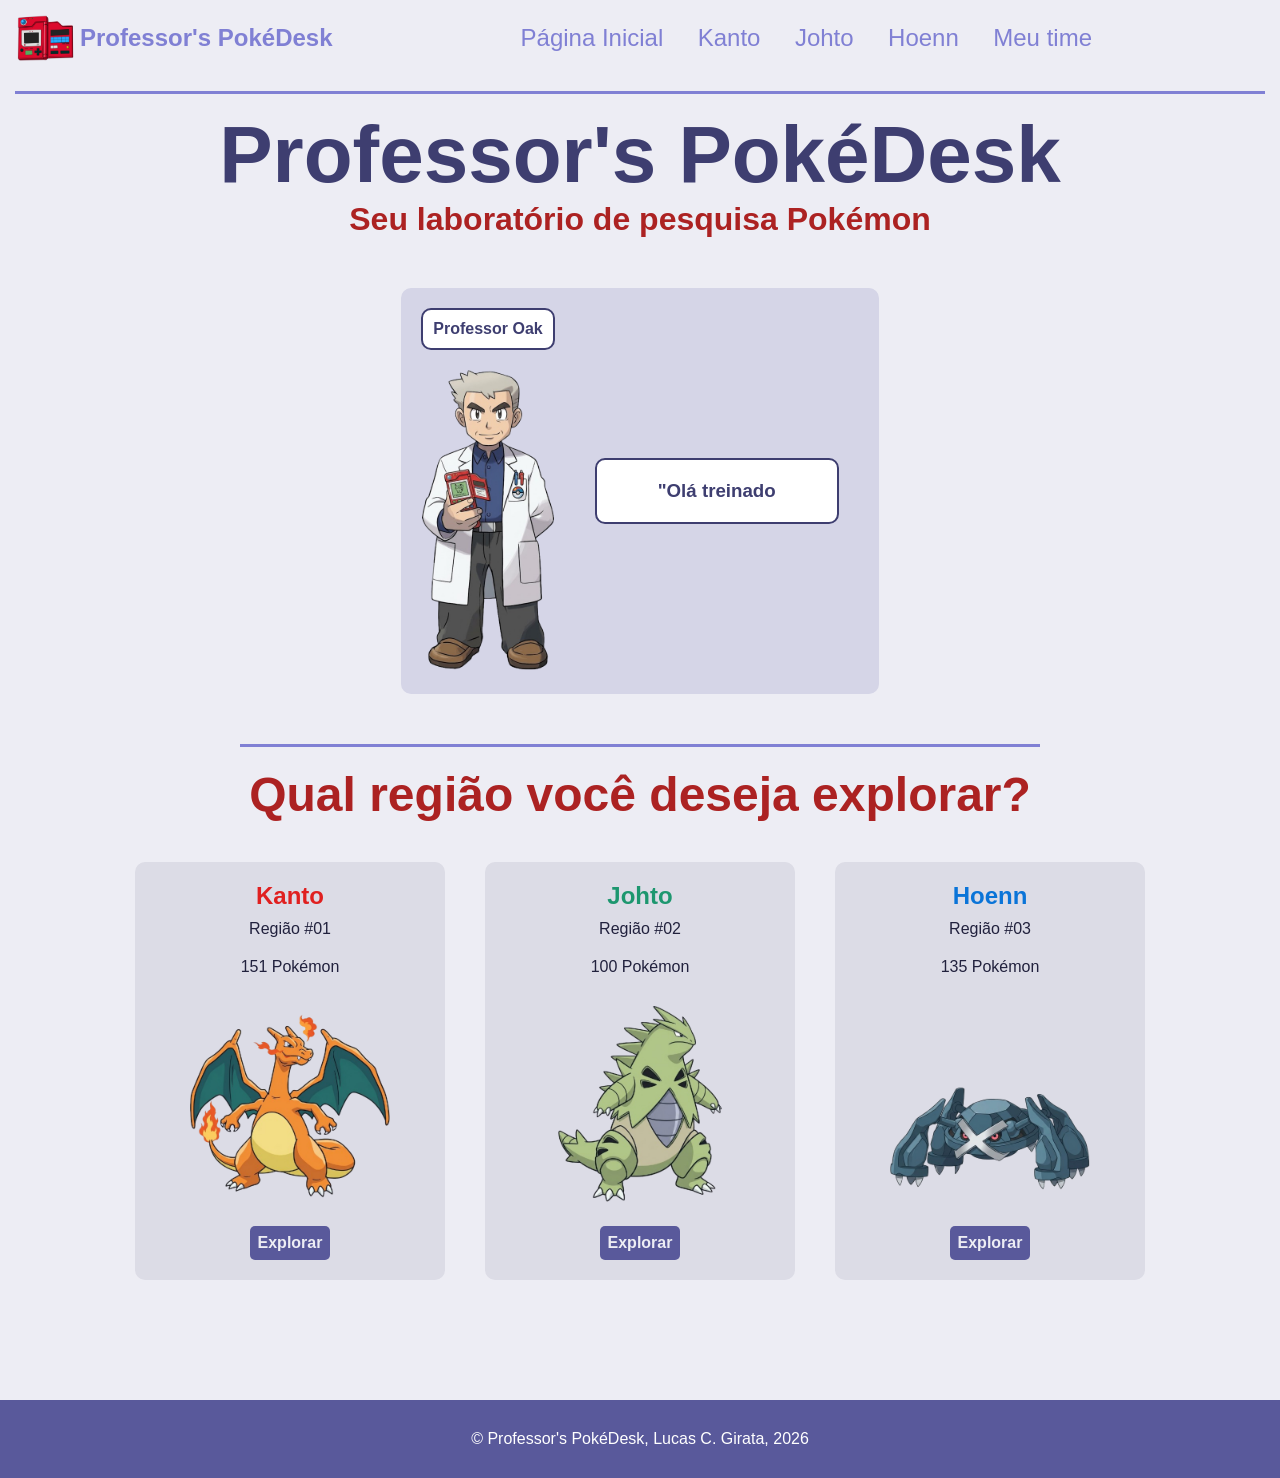
==== pages/index.html @ 42bc526c "add index and johto pages" ====
<!doctype html>
<html lang="pt-br">
  <head>
    <meta charset="UTF-8" />
    <meta name="viewport" content="width=device-width, initial-scale=1.0" />
    <title>Professor's PokéDesk</title>
    <link rel="stylesheet" href="index.css" />
    <link rel="icon" type="image/x-icon" href="../imgs/pokedex.webp" />
    <script src="index.js" defer></script>
  </head>
  <body>
    <header>
      <a href="index.html" id="logo">
        <img src="../imgs/pokedex.webp" alt="logo_pokedex" />
        <h2>Professor's PokéDesk</h2>
      </a>
      <nav>
        <a href="index.html">Página Inicial</a>
        <a href="kanto.html">Kanto</a>
        <a href="johto.html">Johto</a>
        <a href="hoenn.html">Hoenn</a>
        <a href="time.html">Meu time</a>
      </nav>
    </header>

    <hr />

    <main>
      <section class="section1">
        <h1>Professor's PokéDesk</h1>
        <h2>Seu laboratório de pesquisa Pokémon</h2>
        <div id="speak">
          <div>
            <h4>Professor Oak</h4>
            <img src="../imgs/index/professor.png" alt="Professor" />
          </div>
          <h3 id="speech"></h3>
        </div>
      </section>

      <hr />

      <section class="section2">
        <h1>Qual região você deseja explorar?</h1>
        <div class="region-cards">
          <div class="card">
            <span id="kanto">
              <h3>Kanto</h3>
            </span>
            <p>Região #01</p>
            <p>151 Pokémon</p>
            <img src="../imgs/index/charizard.png" alt="Charizard" />
            <a href="kanto.html">Explorar</a>
          </div>

          <div class="card">
            <span id="johto">
              <h3>Johto</h3>
            </span>
            <p>Região #02</p>
            <p>100 Pokémon</p>
            <img src="../imgs/index/tyranitar.png" alt="Tyranitar" />
            <a href="johto.html">Explorar</a>
          </div>

          <div class="card">
            <span id="hoenn">
              <h3>Hoenn</h3>
            </span>
            <p>Região #03</p>
            <p>135 Pokémon</p>
            <img src="../imgs/index/metagross.png" alt="Metagross" />
            <a href="hoenn.html">Explorar</a>
          </div>
        </div>
      </section>
    </main>

    <footer>© Professor's PokéDesk, Lucas C. Girata, 2026</footer>
  </body>
</html>
---- pages/index.css ----
@import url("https://fonts.cdnfonts.com/css/pokemon-solid-2");

* {
  font-family: Arial, Helvetica, sans-serif;
  margin: 0;
  padding: 0;
}

body {
  background-color: rgb(237, 237, 244);
}

header {
  display: flex;
  align-items: center;
}

header a {
  text-decoration: none;
  color: rgb(128, 128, 212);
}

header #logo {
  display: flex;
  align-items: center;
  justify-content: center;
}

header #logo img {
  width: 60px;
  height: auto;
  margin: 15px;
  margin-right: 5px;
}

header #logo h2 {
  font-family: "Pokemon Solid", sans-serif;
  font-size: x-large;
}

header nav {
  margin: 0 auto;
  align-items: center;
  justify-content: center;
}

header nav a {
  font-family: "Pokemon Solid", sans-serif;
  font-size: x-large;
  margin: 15px;
}

hr {
  margin: 15px;
  height: 3px;
  border: none;
  background-color: rgb(128, 128, 212);
}

main hr {
  margin: 0 auto;
  width: 800px;
}

.section1,
.section2 {
  text-align: center;
}

.section1 h3 {
  margin: 30px;
}

.section1 {
  display: flex;
  flex-direction: column;
  align-items: center;
  justify-content: center;
  margin: 0 auto;
  width: 1000px;
}

.section1 h1 {
  font-family: "Pokemon Solid", sans-serif;
  font-size: 5em;
  color: rgb(62, 62, 112);
}

.section1 h2 {
  font-weight: bolder;
  font-size: 2em;
  color: rgb(172, 34, 34);
}

.section1 h3 {
  background-color: white;
  color: rgb(62, 62, 112);
  width: 200px;
  padding: 20px;
  border-radius: 10px;
  border: 2px solid rgb(62, 62, 112);
  transition: 0.3s;
}

.section1 h3:hover {
  scale: 1.07;
}

.section1 h4 {
  background-color: white;
  color: rgb(62, 62, 112);
  margin: 10px;
  padding: 10px;
  border-radius: 10px;
  border: 2px solid rgb(62, 62, 112);
  transition: 0.3s;
}

.section1 h4:hover {
  scale: 1.07;
}

.section1 img {
  margin: 10px;
  height: 300px;
  width: auto;
  transition: 0.3s;
}

.section1 img:hover {
  scale: 1.07;
}

#speak {
  background-color: rgb(213, 213, 231);
  display: flex;
  align-items: center;
  justify-content: center;
  padding: 10px;
  margin: 50px;
  transition: 0.3s;
  border-radius: 10px;
}

#speak:hover {
  scale: 1.03;
  img {
    content: url("../imgs/index/professor2.png");
  }
}

.section2 {
  margin: 0 auto;
  align-items: center;
  justify-content: center;
}

.section2 h1 {
  font-family: "Pokemon Solid", sans-serif;
  font-size: 3em;
  color: rgb(172, 34, 34);
  margin: 20px;
}

.region-cards {
  display: flex;
  margin: 0 auto;
  align-items: center;
  justify-content: center;
}

.card {
  display: flex;
  flex-direction: column;
  align-items: center;
  justify-content: center;
  background-color: rgb(220, 220, 230);
  color: rgb(33, 33, 61);
  border-radius: 10px;
  padding: 20px;
  margin: 20px;
  width: 270px;
  transition: 0.2s;
}

.card:hover {
  scale: 1.1;
}

.card h3 {
  font-family: "Pokemon Solid", sans-serif;
  font-size: 1.5em;
}

.card p {
  margin: 10px;
}

#kanto {
  color: rgb(224, 32, 32);
}

#johto {
  color: rgb(29, 151, 111);
}

#hoenn {
  color: rgb(10, 116, 216);
}

.card img {
  margin: 20px;
  width: 200px;
  height: auto;
  border-radius: 10px;
}

.card a {
  color: rgb(237, 237, 244);
  background-color: rgb(89, 89, 155);
  padding: 8px;
  border-radius: 5px;
  text-decoration: none;
  font-weight: bold;
}

footer {
  text-align: center;
  padding: 30px;
  margin-top: 100px;
  color: white;
  background-color: rgb(89, 89, 155);
}
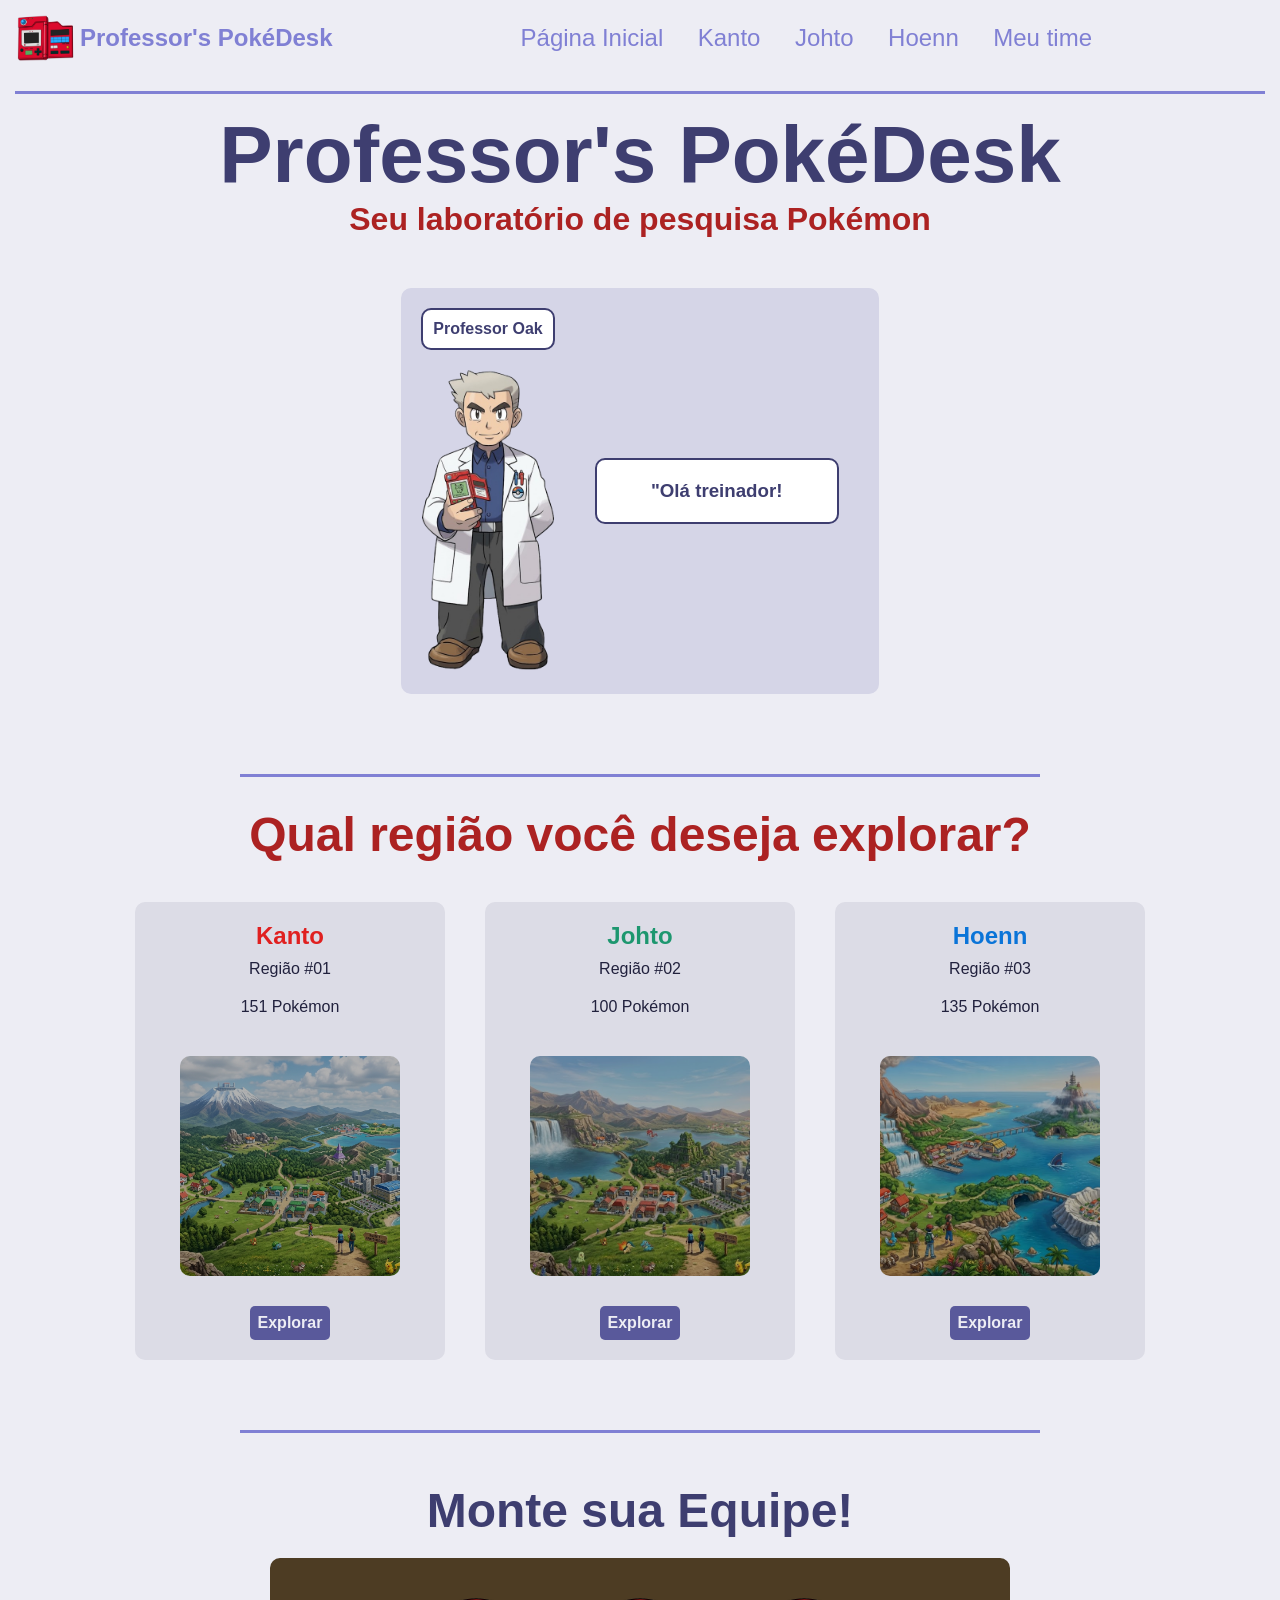
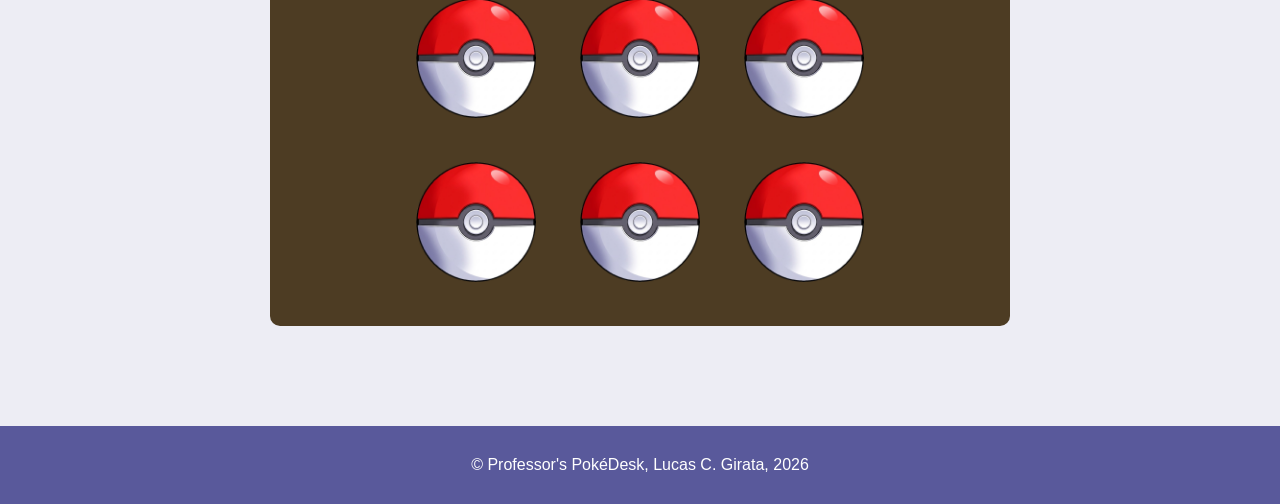
==== commit 47d70c14: "edit json, add index section" ====
--- a/pages/index.html
+++ b/pages/index.html
@@ -49,7 +49,7 @@
             </span>
             <p>Região #01</p>
             <p>151 Pokémon</p>
-            <img src="../imgs/index/charizard.png" alt="Charizard" />
+            <img src="../imgs/kanto/kanto.jpeg" alt="Kanto" />
             <a href="kanto.html">Explorar</a>
           </div>
 
@@ -59,7 +59,7 @@
             </span>
             <p>Região #02</p>
             <p>100 Pokémon</p>
-            <img src="../imgs/index/tyranitar.png" alt="Tyranitar" />
+            <img src="../imgs/johto/johto.jpg" alt="Johto" />
             <a href="johto.html">Explorar</a>
           </div>
 
@@ -69,8 +69,91 @@
             </span>
             <p>Região #03</p>
             <p>135 Pokémon</p>
-            <img src="../imgs/index/metagross.png" alt="Metagross" />
+            <img src="../imgs/hoenn/hoenn.jpg" alt="Hoenn" />
             <a href="hoenn.html">Explorar</a>
+          </div>
+        </div>
+        <hr />
+      </section>
+
+      <section class="section3">
+        <h1>Monte sua Equipe!</h1>
+        <div class="desk">
+          <div>
+            <div class="img-wrapper">
+              <img
+                src="../imgs/index/pokeball.png"
+                class="img-normal"
+                alt="pokebola"
+              />
+              <img
+                src="../imgs/index/open-pokeball.png"
+                class="img-hover"
+                alt="pokebola aberta"
+              />
+            </div>
+            <div class="img-wrapper">
+              <img
+                src="../imgs/index/pokeball.png"
+                class="img-normal"
+                alt="pokebola"
+              />
+              <img
+                src="../imgs/index/open-pokeball.png"
+                class="img-hover"
+                alt="pokebola aberta"
+              />
+            </div>
+            <div class="img-wrapper">
+              <img
+                src="../imgs/index/pokeball.png"
+                class="img-normal"
+                alt="pokebola"
+              />
+              <img
+                src="../imgs/index/open-pokeball.png"
+                class="img-hover"
+                alt="pokebola aberta"
+              />
+            </div>
+          </div>
+          <div>
+            <div class="img-wrapper">
+              <img
+                src="../imgs/index/pokeball.png"
+                class="img-normal"
+                alt="pokebola"
+              />
+              <img
+                src="../imgs/index/open-pokeball.png"
+                class="img-hover"
+                alt="pokebola aberta"
+              />
+            </div>
+            <div class="img-wrapper">
+              <img
+                src="../imgs/index/pokeball.png"
+                class="img-normal"
+                alt="pokebola"
+              />
+              <img
+                src="../imgs/index/open-pokeball.png"
+                class="img-hover"
+                alt="pokebola aberta"
+              />
+            </div>
+            <div class="img-wrapper">
+              <img
+                src="../imgs/index/pokeball.png"
+                class="img-normal"
+                alt="pokebola"
+              />
+              <img
+                src="../imgs/index/open-pokeball.png"
+                class="img-hover"
+                alt="pokebola aberta"
+              />
+            </div>
           </div>
         </div>
       </section>
--- a/pages/index.css
+++ b/pages/index.css
@@ -58,7 +58,7 @@
 }
 
 main hr {
-  margin: 0 auto;
+  margin: 30px auto;
   width: 800px;
 }
 
@@ -150,7 +150,7 @@
 }
 
 .section2 {
-  margin: 0 auto;
+  margin: 30px auto;
   align-items: center;
   justify-content: center;
 }
@@ -209,9 +209,12 @@
 }
 
 .card img {
-  margin: 20px;
-  width: 200px;
-  height: auto;
+  margin: 30px;
+  width: 220px;
+  aspect-ratio: 1 / 1;
+  filter: brightness(0.7);
+  object-fit: cover;
+  display: block;
   border-radius: 10px;
 }
 
@@ -224,6 +227,69 @@
   font-weight: bold;
 }
 
+.section2 hr {
+  margin: 50px auto;
+}
+
+.section3 {
+  margin: 0 auto;
+  text-align: center;
+  align-items: center;
+}
+
+.section3 h1 {
+  font-family: "Pokemon Solid", sans-serif;
+  font-size: 3em;
+  color: rgb(62, 62, 112);
+  margin: 20px;
+}
+
+.section3 img {
+  margin: 20px;
+  width: 120px;
+  height: auto;
+  transition: 0.2s;
+}
+
+.img-wrapper {
+  position: relative;
+  display: inline-block;
+}
+
+.img-wrapper img {
+  transition:
+    opacity 0.3s ease,
+    scale 0.3s ease;
+}
+
+.img-hover {
+  position: absolute;
+  top: 0;
+  left: 0;
+  opacity: 0;
+}
+
+.img-wrapper:hover img {
+  scale: 1.15;
+  cursor: pointer;
+}
+
+.img-wrapper:hover .img-normal {
+  opacity: 0;
+}
+
+.img-wrapper:hover .img-hover {
+  opacity: 1;
+}
+
+.desk {
+  width: 700px;
+  margin: 0 auto;
+  padding: 20px;
+  border-radius: 10px;
+  background-color: rgb(77, 60, 35);
+}
+
 footer {
   text-align: center;
   padding: 30px;
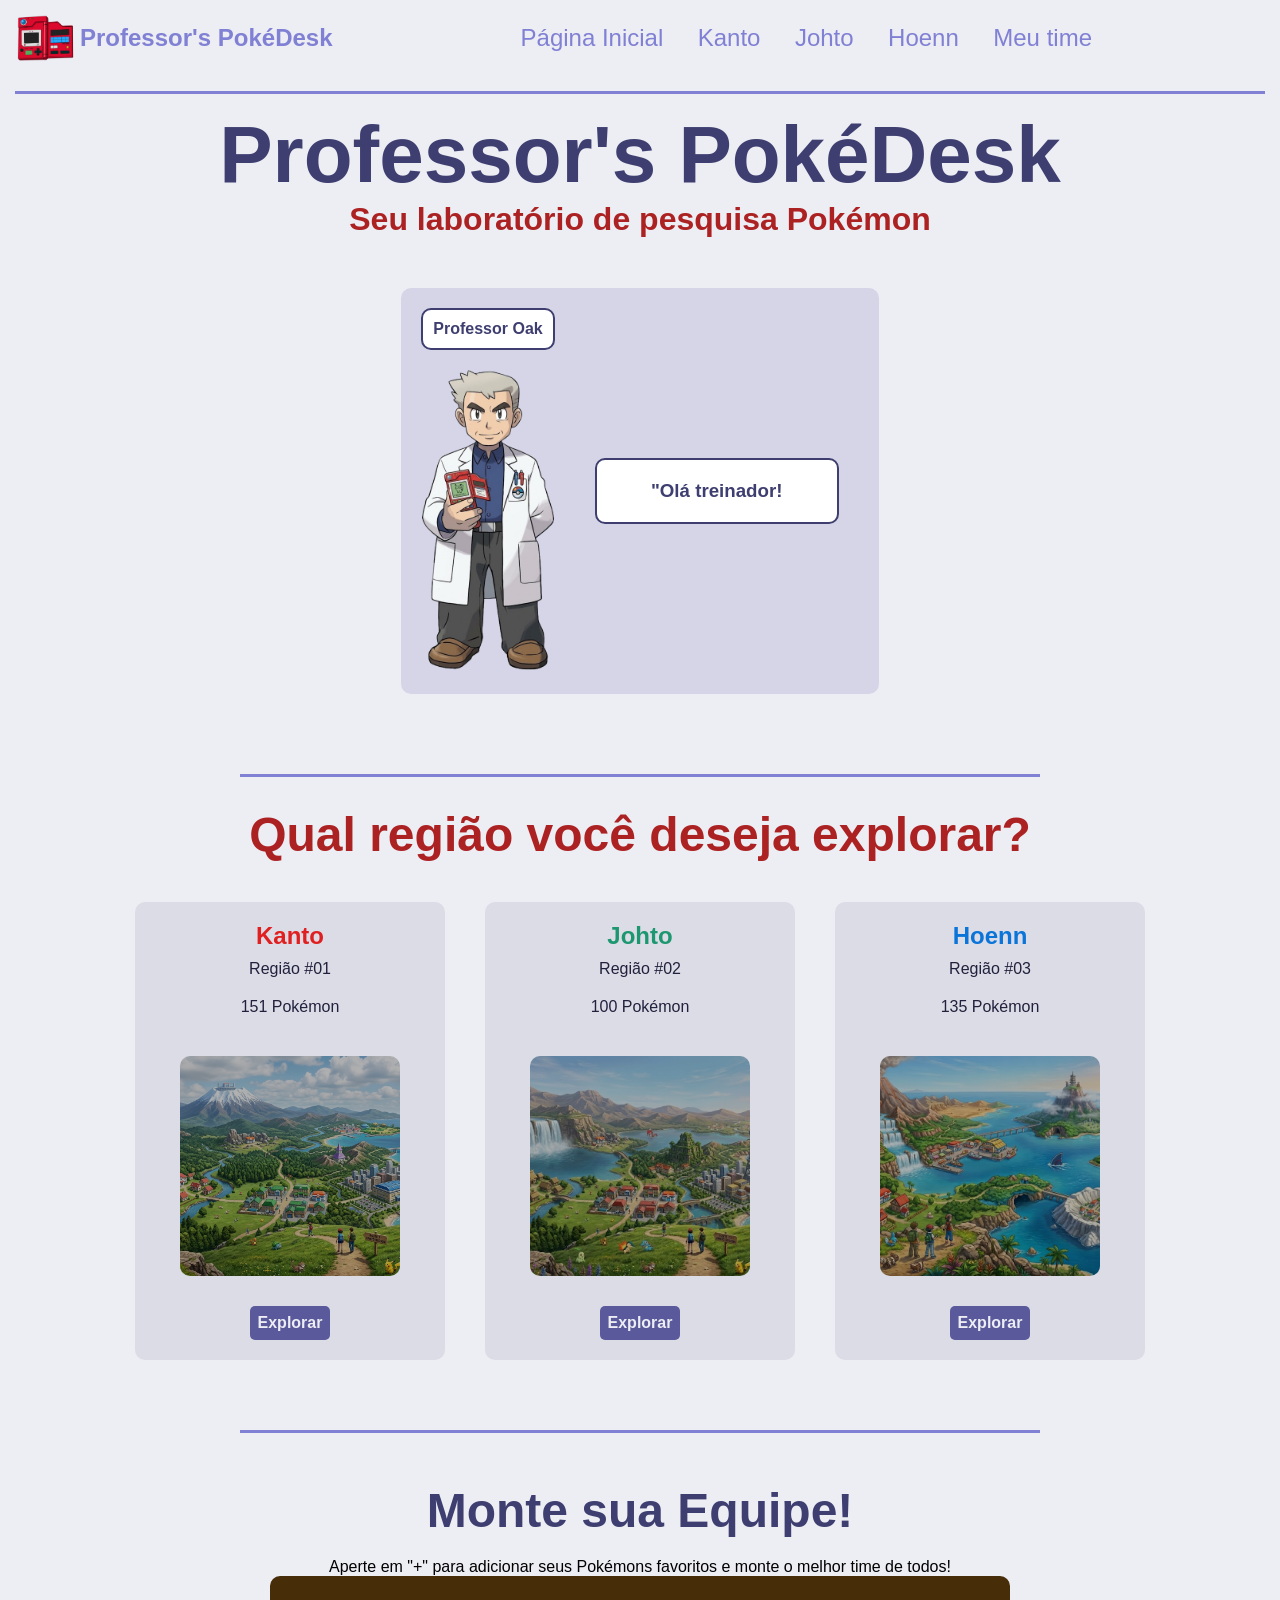
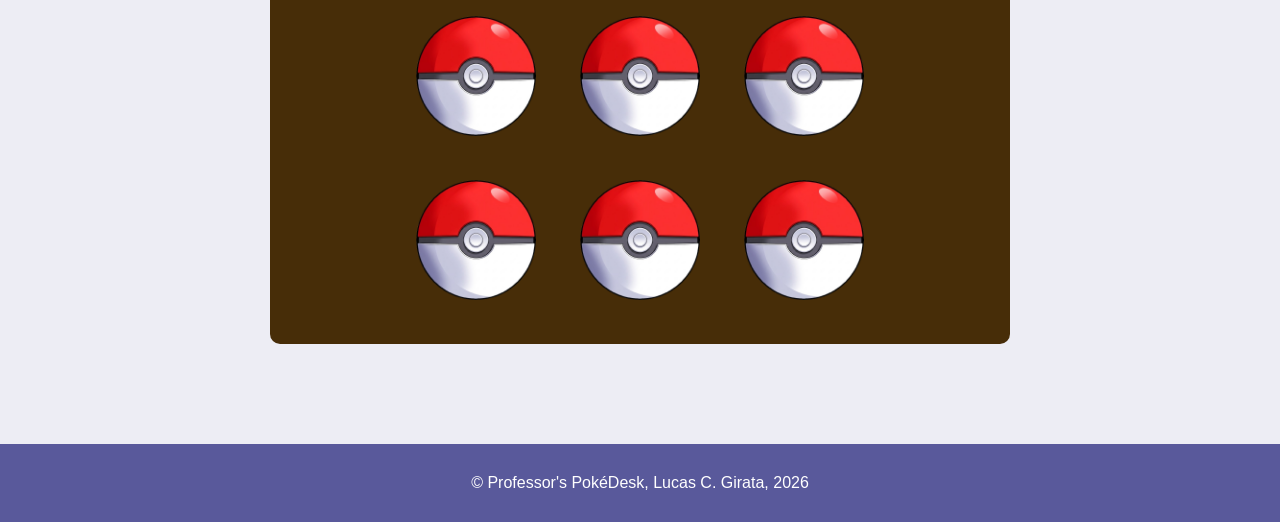
==== commit 80138fd2: "add link buttons on desk class" ====
--- a/pages/index.html
+++ b/pages/index.html
@@ -78,6 +78,10 @@
 
       <section class="section3">
         <h1>Monte sua Equipe!</h1>
+        <p>
+          Aperte em "+" para adicionar seus Pokémons favoritos e monte o melhor
+          time de todos!
+        </p>
         <div class="desk">
           <div>
             <div class="img-wrapper">
@@ -91,6 +95,7 @@
                 class="img-hover"
                 alt="pokebola aberta"
               />
+              <a href="meutime.html" class="input-overlay">+</a>
             </div>
             <div class="img-wrapper">
               <img
@@ -103,6 +108,7 @@
                 class="img-hover"
                 alt="pokebola aberta"
               />
+              <a href="meutime.html" class="input-overlay">+</a>
             </div>
             <div class="img-wrapper">
               <img
@@ -115,6 +121,7 @@
                 class="img-hover"
                 alt="pokebola aberta"
               />
+              <a href="meutime.html" class="input-overlay">+</a>
             </div>
           </div>
           <div>
@@ -129,6 +136,7 @@
                 class="img-hover"
                 alt="pokebola aberta"
               />
+              <a href="meutime.html" class="input-overlay">+</a>
             </div>
             <div class="img-wrapper">
               <img
@@ -141,6 +149,7 @@
                 class="img-hover"
                 alt="pokebola aberta"
               />
+              <a href="meutime.html" class="input-overlay">+</a>
             </div>
             <div class="img-wrapper">
               <img
@@ -153,6 +162,7 @@
                 class="img-hover"
                 alt="pokebola aberta"
               />
+              <a href="meutime.html" class="input-overlay">+</a>
             </div>
           </div>
         </div>
--- a/pages/index.css
+++ b/pages/index.css
@@ -257,6 +257,7 @@
 }
 
 .img-wrapper img {
+  display: block;
   transition:
     opacity 0.3s ease,
     scale 0.3s ease;
@@ -282,12 +283,38 @@
   opacity: 1;
 }
 
+.input-overlay {
+  text-decoration: none;
+  color: black;
+  background-color: rgb(128, 128, 212);
+  border: none;
+  border-radius: 3px;
+  position: absolute;
+  top: 50%;
+  left: 50%;
+  transform: translate(-50%, -50%);
+  z-index: 2;
+  visibility: hidden;
+  transition: 0.1s ease;
+  padding: 3px 8px;
+  cursor: pointer;
+}
+
+.input-overlay:hover {
+  background-color: rgb(88, 88, 155);
+}
+
+.img-wrapper:hover .input-overlay {
+  opacity: 1;
+  visibility: visible;
+}
+
 .desk {
   width: 700px;
   margin: 0 auto;
   padding: 20px;
   border-radius: 10px;
-  background-color: rgb(77, 60, 35);
+  background-color: rgb(71, 45, 8);
 }
 
 footer {
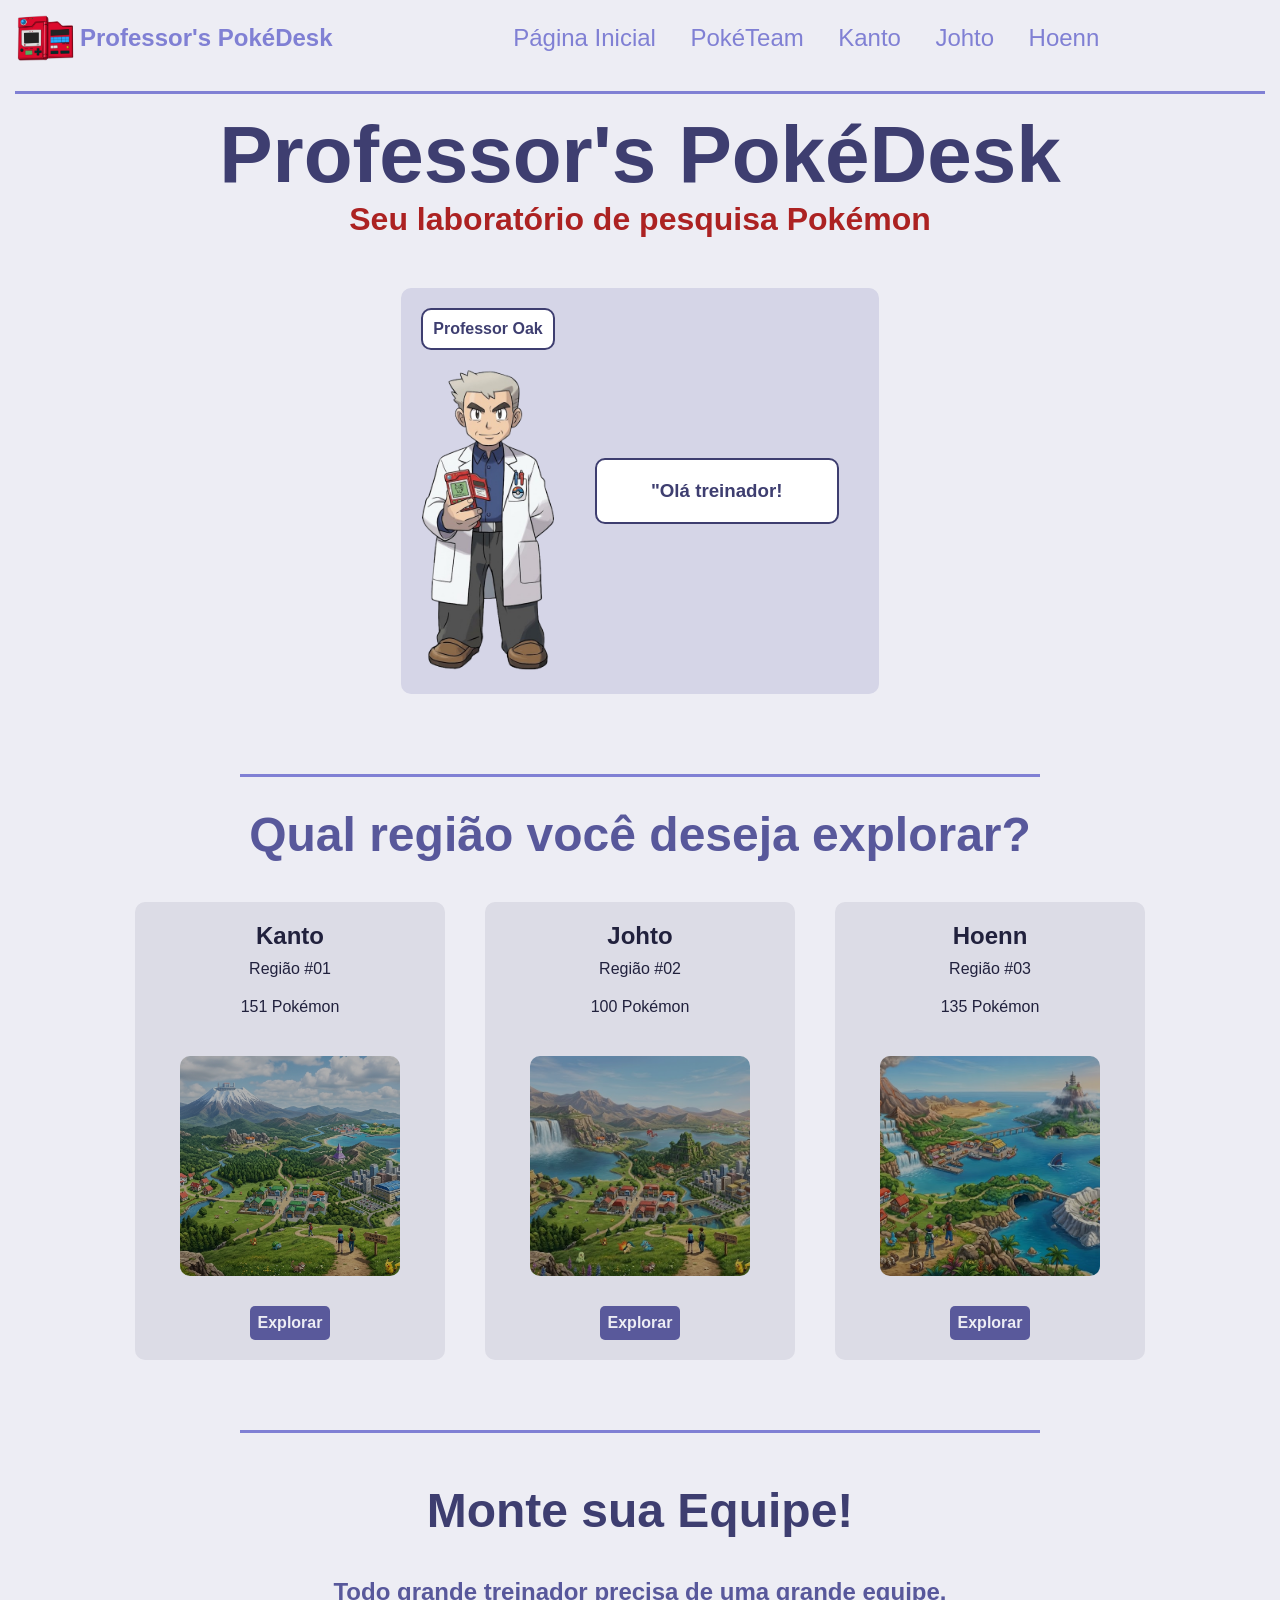
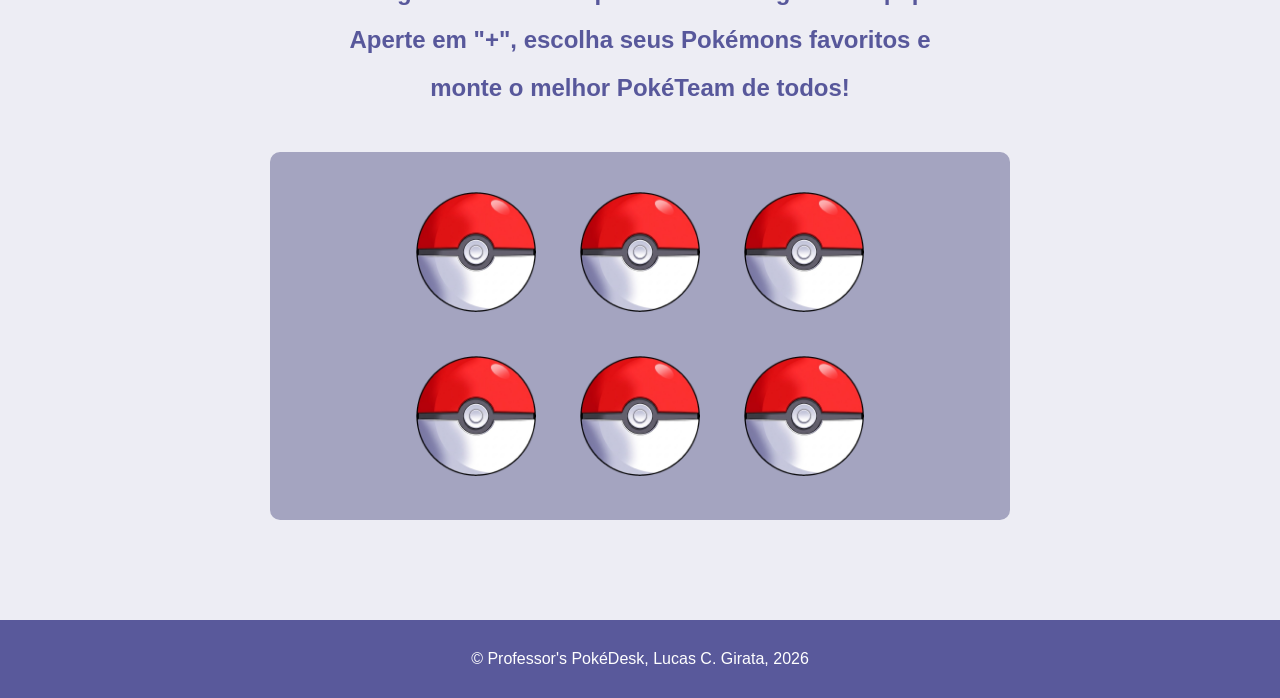
==== commit d74963d6: "commit poketeam page" ====
--- a/pages/index.html
+++ b/pages/index.html
@@ -16,10 +16,10 @@
       </a>
       <nav>
         <a href="index.html">Página Inicial</a>
+        <a href="poketeam.html">PokéTeam</a>
         <a href="kanto.html">Kanto</a>
         <a href="johto.html">Johto</a>
         <a href="hoenn.html">Hoenn</a>
-        <a href="time.html">Meu time</a>
       </nav>
     </header>
 
@@ -78,10 +78,9 @@
 
       <section class="section3">
         <h1>Monte sua Equipe!</h1>
-        <p>
-          Aperte em "+" para adicionar seus Pokémons favoritos e monte o melhor
-          time de todos!
-        </p>
+        <h2>Todo grande treinador precisa de uma grande equipe.</h2>
+        <h2>Aperte em "+", escolha seus Pokémons favoritos e</h2>
+        <h2>monte o melhor PokéTeam de todos!</h2>
         <div class="desk">
           <div>
             <div class="img-wrapper">
@@ -95,7 +94,7 @@
                 class="img-hover"
                 alt="pokebola aberta"
               />
-              <a href="meutime.html" class="input-overlay">+</a>
+              <a href="poketeam.html" class="input-overlay">+</a>
             </div>
             <div class="img-wrapper">
               <img
@@ -108,7 +107,7 @@
                 class="img-hover"
                 alt="pokebola aberta"
               />
-              <a href="meutime.html" class="input-overlay">+</a>
+              <a href="poketeam.html" class="input-overlay">+</a>
             </div>
             <div class="img-wrapper">
               <img
@@ -121,7 +120,7 @@
                 class="img-hover"
                 alt="pokebola aberta"
               />
-              <a href="meutime.html" class="input-overlay">+</a>
+              <a href="poketeam.html" class="input-overlay">+</a>
             </div>
           </div>
           <div>
@@ -136,7 +135,7 @@
                 class="img-hover"
                 alt="pokebola aberta"
               />
-              <a href="meutime.html" class="input-overlay">+</a>
+              <a href="poketeam.html" class="input-overlay">+</a>
             </div>
             <div class="img-wrapper">
               <img
@@ -149,7 +148,7 @@
                 class="img-hover"
                 alt="pokebola aberta"
               />
-              <a href="meutime.html" class="input-overlay">+</a>
+              <a href="poketeam.html" class="input-overlay">+</a>
             </div>
             <div class="img-wrapper">
               <img
@@ -162,7 +161,7 @@
                 class="img-hover"
                 alt="pokebola aberta"
               />
-              <a href="meutime.html" class="input-overlay">+</a>
+              <a href="poketeam.html" class="input-overlay">+</a>
             </div>
           </div>
         </div>
--- a/pages/index.css
+++ b/pages/index.css
@@ -158,7 +158,7 @@
 .section2 h1 {
   font-family: "Pokemon Solid", sans-serif;
   font-size: 3em;
-  color: rgb(172, 34, 34);
+  color: rgb(88, 88, 155);
   margin: 20px;
 }
 
@@ -194,18 +194,6 @@
 
 .card p {
   margin: 10px;
-}
-
-#kanto {
-  color: rgb(224, 32, 32);
-}
-
-#johto {
-  color: rgb(29, 151, 111);
-}
-
-#hoenn {
-  color: rgb(10, 116, 216);
 }
 
 .card img {
@@ -241,7 +229,12 @@
   font-family: "Pokemon Solid", sans-serif;
   font-size: 3em;
   color: rgb(62, 62, 112);
+  margin: 40px;
+}
+
+.section3 h2 {
   margin: 20px;
+  color: rgb(88, 88, 155);
 }
 
 .section3 img {
@@ -285,8 +278,9 @@
 
 .input-overlay {
   text-decoration: none;
-  color: black;
-  background-color: rgb(128, 128, 212);
+  font-weight: bold;
+  color: white;
+  background-color: rgb(73, 73, 97);
   border: none;
   border-radius: 3px;
   position: absolute;
@@ -301,7 +295,7 @@
 }
 
 .input-overlay:hover {
-  background-color: rgb(88, 88, 155);
+  background-color: rgb(108, 108, 138);
 }
 
 .img-wrapper:hover .input-overlay {
@@ -311,10 +305,10 @@
 
 .desk {
   width: 700px;
-  margin: 0 auto;
+  margin: 50px auto;
   padding: 20px;
   border-radius: 10px;
-  background-color: rgb(71, 45, 8);
+  background-color: rgb(164, 164, 192);
 }
 
 footer {
